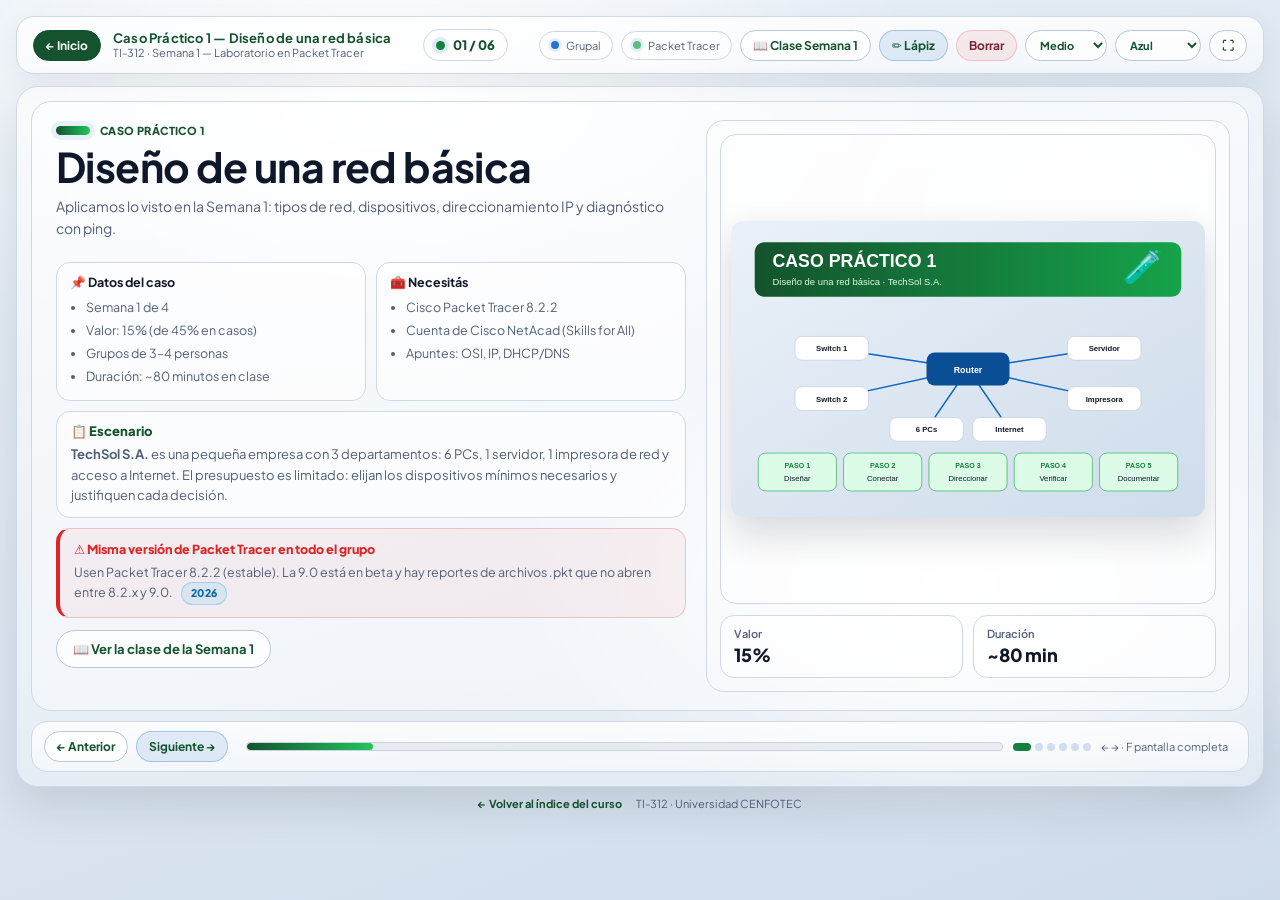
==== TI312-CP1.html @ dea3688f "Rediseño del índice, casos prácticos separados y contenido actualizado a 2026 - Index nuevo: switch " ====
<!doctype html>
<html lang="es">
<head>
  <meta charset="utf-8"/>
  <meta name="viewport" content="width=device-width,initial-scale=1"/>
  <title>TI-312 · Caso Práctico 1 — Diseño de una red básica</title>
  <link rel="icon" href="images/cenfotec-logo.svg"/>
  <link rel="stylesheet" href="assets/deck.css"/>
</head>
<body>
<script>
/* ═══════════════════════════════════════════════
   TI-312 · Caso Práctico 1 — Diseño de una red básica
   Para editar: cambiá el contenido de "slides".
   Cada slide: kicker, title, desc, html, badges, img
═══════════════════════════════════════════════ */
window.DECK = {
  title:"Caso Práctico 1 — Diseño de una red básica",
  sub:"TI-312 · Semana 1 — Laboratorio en Packet Tracer",
  theme:"cp",
  pills:["Grupal","Packet Tracer"],
  links:[{"label":"📖 Clase Semana 1","href":"TI312-Semana1-Redes.html"}],
  slides:[
    /* ── CASO PRÁCTICO 1 ── */
    {
      kicker:"CASO PRÁCTICO 1",
      title:"Diseño de una red básica",
      desc:"Aplicamos lo visto en la Semana 1: tipos de red, dispositivos, direccionamiento IP y diagnóstico con ping.",
      html:`
          <div class="grid">
          <div class="card"><strong>📌 Datos del caso</strong><ul><li>Semana 1 de 4</li><li>Valor: 15% (de 45% en casos)</li><li>Grupos de 3–4 personas</li><li>Duración: ~80 minutos en clase</li></ul></div>
          <div class="card"><strong>🧰 Necesitás</strong><ul><li>Cisco Packet Tracer 8.2.2</li><li>Cuenta de Cisco NetAcad (Skills for All)</li><li>Apuntes: OSI, IP, DHCP/DNS</li></ul></div>
          </div>
          <div class="bigcard"><div class="title">📋 Escenario</div><div style="color:var(--muted);font-size:13px;line-height:1.6"><b>TechSol S.A.</b> es una pequeña empresa con 3 departamentos: 6 PCs, 1 servidor, 1 impresora de red y acceso a Internet. El presupuesto es limitado: elijan los dispositivos mínimos necesarios y justifiquen cada decisión.</div></div>
          <div class="warnBox"><div class="wtitle">⚠ Misma versión de Packet Tracer en todo el grupo</div><p>Usen Packet Tracer 8.2.2 (estable). La 9.0 está en beta y hay reportes de archivos .pkt que no abren entre 8.2.x y 9.0. <span class="updBadge">2026</span></p></div>
          <div class="ctaRow"><a class="btn" href="TI312-Semana1-Redes.html">📖 Ver la clase de la Semana 1</a></div>`,
      badges:{ak:"Valor",av:"15%",bk:"Duración",bv:"~80 min"},
      img:"images/cp1-portada.svg"
    },

    /* ── 01 · CASO PRÁCTICO 1 ── */
    {
      kicker:"HERRAMIENTA Y OBJETIVOS",
      title:"Laboratorio — Diseño de una red básica",
      desc:"Actividad grupal en Packet Tracer. Aplicamos todo lo visto: tipos de red, dispositivos, direccionamiento y diagnóstico.",
      html:`
          <div class="labBox">
          <div class="ltitle">🧪 Herramienta: Cisco Packet Tracer</div>
          <p>Simulador de redes gratuito de Cisco. Permite diseñar, configurar y probar redes de forma virtual sin equipos físicos.</p>
          </div>
          <div class="bigcard">
          <div class="title">📋 Escenario del caso</div>
          <div style="color:var(--muted);font-size:13px;line-height:1.6">
          Una pequeña empresa de 3 departamentos necesita conectar sus equipos.
          Tienen: <b>6 PCs</b>, <b>1 servidor</b>, <b>1 impresora de red</b>, <b>acceso a Internet</b>.
          El presupuesto es limitado, así que deben elegir los dispositivos mínimos necesarios.
          </div>
          </div>
          <div class="bigcard">
          <div class="title">🎯 Objetivos del laboratorio</div>
          <ul>
          <li>Diseñar la topología adecuada</li>
          <li>Seleccionar los dispositivos correctos</li>
          <li>Asignar direccionamiento IP lógico</li>
          <li>Verificar conectividad con ping</li>
          <li>Documentar la red diseñada</li>
          </ul>
          </div>`,
      badges:{ak:"Grupos de",av:"3–4 personas",bk:"Duración",bv:"~80 minutos"},
      img:"images/packet-tracer.svg"
    },

    /* ── 02 · INSTRUCCIONES ── */
    {
      kicker:"INSTRUCCIONES",
      title:"Pasos del laboratorio — Caso 1",
      desc:"Sigan estos pasos en Packet Tracer. Documenten cada decisión con justificación técnica.",
      html:`
          <div class="bigcard">
          <div class="title">Paso a paso</div>
          <ol class="stepList">
          <li>Abrir Packet Tracer y crear un proyecto nuevo. Nombrar con sus nombres.</li>
          <li>Arrastrar los dispositivos: 2 switches, 1 router, 6 PCs, 1 servidor, 1 impresora.</li>
          <li>Conectar los dispositivos usando los cables correctos (¿straight o cross-over?). ¿Por qué?</li>
          <li>Asignar IPs estáticas a todos los dispositivos. Usar red 192.168.10.0/24.</li>
          <li>Configurar el gateway en cada PC (IP del router).</li>
          <li>Verificar conectividad: ping entre PCs de distintos switches.</li>
          <li>Verificar acceso al servidor: ping desde todas las PCs.</li>
          <li>Documentar: captura de pantalla + tabla de IPs + topología elegida.</li>
          </ol>
          </div>
          <div class="debateBox">
          <div class="dtitle">💡 Pregunta guía durante el lab</div>
          <p>¿Por qué usamos dos switches en lugar de uno? ¿Qué ventaja da eso a la red? ¿Qué pasaría si uno de los switches falla?</p>
          </div>`,
      badges:{ak:"Red a usar",av:"192.168.10.0/24",bk:"Verificación",bv:"Ping ✓"},
      img:"images/lab-instrucciones.svg"
    },

    /* ── 03 · DIRECCIONAMIENTO ── */
    {
      kicker:"DIRECCIONAMIENTO",
      title:"Tabla de direccionamiento sugerida",
      desc:"Usen esta tabla como guía. Pueden adaptarla según el diseño que elijan para su red.",
      html:`
          <div class="bigcard">
          <div class="title">📋 Asignación de IPs — Red 192.168.10.0/24</div>
          <div style="overflow-x:auto;margin-top:8px">
          <table style="width:100%;border-collapse:collapse;font-size:12px;color:var(--muted)">
          <thead>
          <tr style="background:rgba(11,102,195,.10);color:var(--brand2)">
          <th style="padding:7px 10px;text-align:left;border-radius:8px 0 0 8px">Dispositivo</th>
          <th style="padding:7px 10px;text-align:left">Dirección IP</th>
          <th style="padding:7px 10px;text-align:left">Máscara</th>
          <th style="padding:7px 10px;text-align:left;border-radius:0 8px 8px 0">Gateway</th>
          </tr>
          </thead>
          <tbody>
          <tr style="border-bottom:1px solid var(--stroke)"><td style="padding:6px 10px">Router (LAN)</td><td>192.168.10.1</td><td>255.255.255.0</td><td>—</td></tr>
          <tr style="border-bottom:1px solid var(--stroke)"><td style="padding:6px 10px">Servidor</td><td>192.168.10.2</td><td>255.255.255.0</td><td>192.168.10.1</td></tr>
          <tr style="border-bottom:1px solid var(--stroke)"><td style="padding:6px 10px">Impresora</td><td>192.168.10.3</td><td>255.255.255.0</td><td>192.168.10.1</td></tr>
          <tr style="border-bottom:1px solid var(--stroke)"><td style="padding:6px 10px">PC-1 a PC-6</td><td>192.168.10.10–15</td><td>255.255.255.0</td><td>192.168.10.1</td></tr>
          </tbody>
          </table>
          </div>
          </div>
          <div class="bigcard amber">
          <div class="title">⚠️ Errores comunes a evitar</div>
          <ul>
          <li>IPs duplicadas en la red</li>
          <li>Gateway incorrecto (debe ser la IP del router)</li>
          <li>Máscara diferente entre dispositivos</li>
          <li>Cable equivocado (PC-PC necesita crossover en PT si no hay auto-MDIX)</li>
          </ul>
          </div>`,
      badges:{ak:"Máscara",av:"/24",bk:"IPs útiles",bv:"254 por red"},
      img:"images/tabla-ips.svg"
    },

    /* ── 04 · RETROALIMENTACIÓN ── */
    {
      kicker:"RETROALIMENTACIÓN",
      title:"Revisión del Caso Práctico 1",
      desc:"Cada grupo comparte su diseño. Analizamos las decisiones técnicas y las posibles mejoras.",
      html:`
          <div class="bigcard green">
          <div class="title">✅ ¿Qué revisamos?</div>
          <ul>
          <li>¿La topología elegida es la más eficiente?</li>
          <li>¿Los dispositivos seleccionados son los correctos?</li>
          <li>¿El direccionamiento IP es coherente?</li>
          <li>¿El ping entre todos los nodos funciona?</li>
          <li>¿La documentación es clara y completa?</li>
          </ul>
          </div>
          <div class="bigcard">
          <div class="title">💬 Discusión grupal</div>
          <div style="color:var(--muted);font-size:13px;line-height:1.6">
          Cada grupo tiene <b>2 minutos</b> para explicar:<br>
          1) Topología elegida y por qué<br>
          2) Un problema que encontraron y cómo lo resolvieron<br>
          3) ¿Qué cambiarían si tuvieran más presupuesto?
          </div>
          </div>
          <div class="revealRow">
          <button class="btn primary" data-reveal="r1">Ver errores frecuentes</button>
          <button class="btn" data-hide="r1">Ocultar</button>
          </div>
          <div class="revealBox" id="r1">
          Los errores más comunes: IP duplicada, gateway apuntando a sí mismo, cable equivocado entre switch y router,
          olvidar configurar el servidor, no probar con ping antes de entregar.
          </div>`,
      badges:{ak:"Por grupo",av:"2 minutos",bk:"Criterio",bv:"Evidencia técnica"},
      img:"images/retroalimentacion.svg"
    }
,

    /* ── ENTREGA ── */
    {
      kicker:"ENTREGA",
      title:"Entrega del Caso Práctico 1",
      desc:"Todo se sube al LMS antes de terminar la clase. Un solo integrante sube por el grupo.",
      html:`
          <div class="bigcard green"><div class="title">✅ Checklist de entrega</div><ul>
          <li>Archivo <code>TI312-CP1-NombreGrupo.pkt</code> que abra y funcione</li>
          <li>Captura de la topología con todos los enlaces en verde</li>
          <li>Tabla de direccionamiento IP actualizada</li>
          <li>Capturas de ping entre PCs de distintos switches y hacia el servidor</li>
          <li>Respuesta escrita a la pregunta guía del laboratorio</li>
          <li>Un problema que encontraron y cómo lo resolvieron</li></ul></div>
          <div class="bigcard"><div class="title">📦 Formato</div><div style="color:var(--muted);font-size:13px;line-height:1.6">Un PDF con capturas y respuestas + el archivo .pkt. Nombre: <code>TI312-CP1-NombreGrupo</code>.</div></div>
          <div class="ctaRow"><a class="btn" href="TI312-Semana1-Redes.html">📖 Volver a la clase</a><a class="btn home" href="index.html">← Índice del curso</a></div>`,
      badges:{ak:"Entrega",av:"LMS · hoy",bk:"Este CP vale",bv:"15%"},
      img:"images/cp-entrega.svg"
    }
  ]
};
</script>
<script src="assets/deck.js"></script>
</body>
</html>
---- assets/deck.css ----
@import url('https://fonts.googleapis.com/css2?family=Plus+Jakarta+Sans:wght@400;500;600;700;800;900&display=swap');

:root{
  --bg1:#eaf1f8;
  --bg2:#cfdceb;
  --card:#ffffffcc;
  --card2:#ffffffd9;
  --stroke:#cfd9e6;
  --stroke2:#b9c8da;
  --text:#0f172a;
  --muted:#50607a;
  --brand:#0b66c3;
  --brand2:#0a4f96;
  --accent:#0ea5e9;
  --green:#16a34a;
  --amber:#d97706;
  --red:#dc2626;
  --shadow: 0 18px 45px rgba(15, 23, 42, .12);
  --round: 22px;
}

*{box-sizing:border-box}
body{
  margin:0;
  font-family: 'Plus Jakarta Sans', ui-sans-serif, system-ui, -apple-system, Segoe UI, sans-serif;
  color:var(--text);
  background:
    radial-gradient(900px 500px at 30% 10%, #ffffff 0%, rgba(255,255,255,0) 60%),
    radial-gradient(800px 450px at 75% 65%, #ffffff 0%, rgba(255,255,255,0) 55%),
    linear-gradient(160deg, var(--bg1), var(--bg2));
  min-height:100vh;
  display:flex;
  justify-content:center;
  align-items:flex-start;
  padding:16px;
}

.shell{
  width:min(1400px, 100%);
  position:relative;
}

/* ── TOPBAR ── */
.topbar{
  background:linear-gradient(180deg, rgba(255,255,255,.82), rgba(255,255,255,.58));
  border:1px solid var(--stroke);
  border-radius:18px;
  box-shadow: 0 10px 30px rgba(15,23,42,.06);
  padding:12px 16px;
  display:flex;
  align-items:center;
  justify-content:space-between;
  gap:12px;
  flex-wrap:wrap;
}

.brand{
  display:flex;
  align-items:center;
  gap:12px;
  min-width:0;
  flex-shrink:0;
}
.brand img{
  height:38px;
  width:auto;
  display:block;
}
.brand .txt{
  display:flex;
  flex-direction:column;
  line-height:1.2;
  min-width:0;
}
.brand .txt b{
  font-size:13px;
  color:var(--brand2);
  letter-spacing:.2px;
  white-space:nowrap;
  overflow:hidden;
  text-overflow:ellipsis;
}
.brand .txt span{
  font-size:11px;
  color:var(--muted);
  white-space:nowrap;
  overflow:hidden;
  text-overflow:ellipsis;
}

.topcenter{
  display:flex;
  align-items:center;
  gap:10px;
  flex:1;
  justify-content:center;
  min-width:0;
}
.counterPill{
  display:flex;
  align-items:center;
  gap:8px;
  padding:7px 12px;
  border-radius:999px;
  border:1px solid var(--stroke);
  background:rgba(255,255,255,.65);
  font-weight:800;
  color:var(--brand2);
  font-size:13px;
  white-space:nowrap;
}
.dot{
  width:9px;height:9px;border-radius:999px;background:var(--brand);
  box-shadow:0 0 0 4px rgba(11,102,195,.12);
  flex-shrink:0;
}

.actions{
  display:flex;
  align-items:center;
  gap:8px;
  flex-wrap:wrap;
  justify-content:flex-end;
  flex-shrink:0;
}

.pill{
  padding:7px 11px;
  border-radius:999px;
  border:1px solid var(--stroke);
  background:rgba(255,255,255,.65);
  color:var(--muted);
  display:flex;
  align-items:center;
  gap:7px;
  font-size:11px;
  user-select:none;
  white-space:nowrap;
}
.pill .miniDot{
  width:8px;height:8px;border-radius:999px;
  background:rgba(11,102,195,.9);
  box-shadow:0 0 0 3px rgba(11,102,195,.10);
  flex-shrink:0;
}

.btn{
  appearance:none;
  border:1px solid var(--stroke2);
  background:rgba(255,255,255,.78);
  color:var(--brand2);
  padding:7px 12px;
  border-radius:999px;
  font-weight:700;
  font-size:12px;
  cursor:pointer;
  transition:.15s transform ease, .15s background ease, .15s box-shadow ease;
  user-select:none;
  white-space:nowrap;
  font-family: inherit;
}
.btn:hover{ transform: translateY(-1px); background:rgba(255,255,255,.95); box-shadow:0 4px 12px rgba(15,23,42,.08); }
.btn:active{ transform: translateY(0px); }
.btn.primary{
  background:rgba(11,102,195,.10);
  border-color: rgba(11,102,195,.28);
}
.btn.danger{
  color:#7a2230;
  background:rgba(220,38,38,.08);
  border-color: rgba(220,38,38,.20);
}
.btn.on{
  background:rgba(11,102,195,.18);
  border-color: rgba(11,102,195,.38);
}
.btn.success{
  color:#166534;
  background:rgba(22,163,74,.10);
  border-color:rgba(22,163,74,.28);
}

/* ── DECK ── */
.deck{
  margin-top:12px;
  background:linear-gradient(180deg, rgba(255,255,255,.55), rgba(255,255,255,.32));
  border:1px solid var(--stroke);
  border-radius: var(--round);
  box-shadow: var(--shadow);
  padding:14px;
  position:relative;
}

.slide{
  background:rgba(255,255,255,.42);
  border:1px solid var(--stroke);
  border-radius: 20px;
  padding:18px;
  display:grid;
  grid-template-columns: 1.1fr .9fr;
  gap:16px;
  min-height: 610px;
  position:relative;
  overflow:hidden;
}

.left{
  padding:4px 4px 4px 6px;
  display:flex;
  flex-direction:column;
  overflow-y:auto;
  max-height:610px;
}
.left::-webkit-scrollbar{ width:4px; }
.left::-webkit-scrollbar-thumb{ background:var(--stroke2); border-radius:99px; }

.kicker{
  display:flex;
  align-items:center;
  gap:10px;
  margin-bottom:8px;
  flex-shrink:0;
}
.kicker .bar{
  width:34px;
  height:9px;
  border-radius:999px;
  background:linear-gradient(90deg, var(--brand2), var(--accent));
  box-shadow:0 0 0 5px rgba(11,102,195,.08);
  flex-shrink:0;
}
.kicker span{
  font-weight:800;
  letter-spacing:.4px;
  font-size:11px;
  color:var(--brand2);
  text-transform:uppercase;
}

h1{
  margin:0 0 8px 0;
  font-size:clamp(26px, 3.2vw, 42px);
  letter-spacing:-.6px;
  line-height:1.06;
  flex-shrink:0;
}
.desc{
  margin:0 0 12px 0;
  color:var(--muted);
  font-size:14px;
  line-height:1.55;
  flex-shrink:0;
}

.grid{
  display:grid;
  grid-template-columns: 1fr 1fr;
  gap:10px;
  margin-top:10px;
  margin-bottom:10px;
}
.grid3{
  display:grid;
  grid-template-columns: 1fr 1fr 1fr;
  gap:10px;
  margin-top:10px;
  margin-bottom:10px;
}

.card{
  background:rgba(255,255,255,.68);
  border:1px solid var(--stroke);
  border-radius:14px;
  padding:11px 13px;
}
.card strong{
  display:block;
  font-size:12.5px;
  margin-bottom:7px;
  color:var(--text);
}
.card ul{
  margin:0;
  padding-left:16px;
  color:var(--muted);
  font-size:12.5px;
  line-height:1.6;
}
.card li{ margin:3px 0; }

.bigcard{
  background:rgba(255,255,255,.68);
  border:1px solid var(--stroke);
  border-radius:14px;
  padding:11px 14px;
  margin-top:10px;
}
.bigcard:first-child{ margin-top:0; }
.bigcard .title{
  font-weight:800;
  color:var(--brand2);
  margin-bottom:5px;
  font-size:13px;
}
.bigcard ul{
  margin:4px 0 0 0;
  padding-left:16px;
  color:var(--muted);
  font-size:12.5px;
  line-height:1.6;
}
.bigcard li{ margin:3px 0; }

/* Colored accent cards */
.bigcard.green{ border-color:rgba(22,163,74,.25); background:rgba(22,163,74,.06); }
.bigcard.green .title{ color:var(--green); }
.bigcard.amber{ border-color:rgba(217,119,6,.25); background:rgba(217,119,6,.06); }
.bigcard.amber .title{ color:var(--amber); }
.bigcard.red{ border-color:rgba(220,38,38,.20); background:rgba(220,38,38,.05); }
.bigcard.red .title{ color:var(--red); }

/* ── RIGHT PANEL ── */
.right{
  border-radius:18px;
  border:1px solid var(--stroke);
  background:
    radial-gradient(400px 260px at 70% 15%, rgba(255,255,255,.88), rgba(255,255,255,.0) 65%),
    linear-gradient(180deg, rgba(255,255,255,.42), rgba(255,255,255,.16));
  padding:13px;
  display:flex;
  flex-direction:column;
  gap:11px;
}

.media{
  background:rgba(255,255,255,.62);
  border:1px solid var(--stroke);
  border-radius:16px;
  padding:10px;
  flex:1;
  display:flex;
  align-items:center;
  justify-content:center;
  overflow:hidden;
  position:relative;
  min-height:200px;
}
.media img{
  max-width:100%;
  max-height:100%;
  border-radius:12px;
  display:none;
  box-shadow: 0 16px 38px rgba(15,23,42,.16);
  object-fit:cover;
}
.media .placeholder{
  color:var(--muted);
  font-size:12px;
  text-align:center;
  padding:16px;
  line-height:1.6;
}

.rightBottom{
  display:grid;
  grid-template-columns: 1fr 1fr;
  gap:10px;
  flex-shrink:0;
}
.miniCard{
  background:rgba(255,255,255,.68);
  border:1px solid var(--stroke);
  border-radius:14px;
  padding:11px 13px;
}
.miniCard .label{
  color:var(--muted);
  font-size:11px;
  margin-bottom:4px;
  font-weight:600;
}
.miniCard .value{
  font-weight:900;
  font-size:18px;
  color:var(--text);
  letter-spacing:-.2px;
  line-height:1.2;
}

/* ── CONTROLS ── */
.controls{
  margin-top:10px;
  background:linear-gradient(180deg, rgba(255,255,255,.80), rgba(255,255,255,.54));
  border:1px solid var(--stroke);
  border-radius:16px;
  padding:9px 12px;
  display:flex;
  align-items:center;
  justify-content:space-between;
  gap:10px;
  flex-wrap:wrap;
}
.nav{
  display:flex;
  align-items:center;
  gap:8px;
  flex-shrink:0;
}

.progressWrap{
  flex:1;
  display:flex;
  align-items:center;
  gap:10px;
  padding:0 8px;
  min-width:0;
}
.progressTrack{
  height:9px;
  border-radius:999px;
  background:rgba(15,23,42,.06);
  border:1px solid rgba(185,200,218,.7);
  overflow:hidden;
  flex:1;
  min-width:60px;
}
.progressBar{
  height:100%;
  width:5%;
  border-radius:999px;
  background:linear-gradient(90deg, var(--brand2), var(--accent));
  transition: width .35s cubic-bezier(.4,0,.2,1);
}
.hint{
  color:var(--muted);
  font-size:11px;
  white-space:nowrap;
  flex-shrink:0;
}

/* ── REVEAL ── */
.revealRow{
  display:flex;
  gap:8px;
  margin-top:8px;
  flex-wrap:wrap;
}
.revealBox{
  background:rgba(255,255,255,.72);
  border:1px dashed rgba(11,102,195,.35);
  border-radius:14px;
  padding:11px 13px;
  margin-top:8px;
  display:none;
  color:var(--muted);
  font-size:12.5px;
  line-height:1.65;
}
.revealBox.show{ display:block; }

/* ── PEN CANVAS ── */
.penCanvas{
  position:absolute;
  inset:0;
  pointer-events:none;
  z-index:50;
  border-radius: var(--round);
}

.select{
  border:1px solid var(--stroke2);
  background:rgba(255,255,255,.78);
  border-radius:999px;
  padding:7px 10px;
  font-weight:700;
  color:var(--brand2);
  font-size:11px;
  outline:none;
  cursor:pointer;
  font-family:inherit;
}

/* ── TIMER ── */
.timerBadge{
  display:inline-flex;
  align-items:center;
  gap:6px;
  background:rgba(11,102,195,.10);
  border:1px solid rgba(11,102,195,.22);
  border-radius:999px;
  padding:4px 10px;
  font-size:11.5px;
  font-weight:700;
  color:var(--brand2);
  margin-bottom:8px;
}

/* ── DEBATE BOX ── */
.debateBox{
  background:linear-gradient(135deg,rgba(14,165,233,.08),rgba(11,102,195,.04));
  border:1px solid rgba(11,102,195,.22);
  border-left:4px solid var(--brand);
  border-radius:14px;
  padding:12px 14px;
  margin-top:10px;
}
.debateBox .dtitle{
  font-weight:800;
  font-size:12.5px;
  color:var(--brand2);
  margin-bottom:5px;
}
.debateBox p{
  color:var(--muted);
  font-size:12.5px;
  line-height:1.6;
  margin:0;
}

/* ── LAB BOX ── */
.labBox{
  background:linear-gradient(135deg,rgba(22,163,74,.07),rgba(22,163,74,.02));
  border:1px solid rgba(22,163,74,.22);
  border-left:4px solid var(--green);
  border-radius:14px;
  padding:12px 14px;
  margin-top:10px;
}
.labBox .ltitle{
  font-weight:800;
  font-size:12.5px;
  color:var(--green);
  margin-bottom:5px;
}
.labBox p{
  color:var(--muted);
  font-size:12.5px;
  line-height:1.6;
  margin:0;
}

/* ── STEP LIST ── */
.stepList{
  counter-reset: step;
  list-style:none;
  padding:0;
  margin:8px 0 0 0;
}
.stepList li{
  counter-increment: step;
  display:flex;
  align-items:flex-start;
  gap:10px;
  font-size:12.5px;
  color:var(--muted);
  line-height:1.55;
  margin:6px 0;
}
.stepList li::before{
  content:counter(step);
  min-width:22px;
  height:22px;
  border-radius:999px;
  background:rgba(11,102,195,.12);
  color:var(--brand2);
  font-weight:800;
  font-size:11px;
  display:flex;
  align-items:center;
  justify-content:center;
  flex-shrink:0;
  margin-top:1px;
}

/* no print styles needed — PDF is generated separately */

/* ── RESPONSIVE ── */
@media (max-width:1100px){
  .slide{ grid-template-columns: 1fr; min-height:unset; }
  .right{ gap:10px; }
  .right .media{ min-height:240px; flex:unset; height:240px; }
  .left{ max-height:unset; overflow:visible; }
  .actions .pill{ display:none; }
}
@media (max-width:700px){
  body{ padding:10px; }
  .topbar{ padding:10px 12px; gap:8px; }
  .brand img{ height:30px; }
  .brand .txt b{ font-size:12px; }
  .topcenter{ justify-content:flex-start; flex:unset; }
  .actions{ gap:6px; }
  .select{ display:none; }
  h1{ font-size:22px; }
  .grid{ grid-template-columns:1fr; }
  .grid3{ grid-template-columns:1fr; }
  .slide{ padding:12px; gap:12px; }
  .deck{ padding:10px; }
  .controls{ flex-wrap:wrap; gap:8px; }
  .progressWrap{ order:3; width:100%; padding:0; }
  .hint{ display:none; }
}
@media (max-width:480px){
  .rightBottom{ grid-template-columns:1fr; }
}

/* ── Extras de semanas 3 y 4 ── */
.bigcard.purple{border-color:rgba(124,58,237,.2);background:rgba(124,58,237,.04)}
.bigcard.purple .title{color:#7c3aed}
.defenseBadge{display:inline-flex;align-items:center;gap:6px;background:rgba(220,38,38,.10);border:2px solid rgba(220,38,38,.35);border-radius:999px;padding:8px 18px;font-size:13px;font-weight:800;color:var(--red);margin-bottom:12px}
.rubrRow{display:flex;align-items:center;gap:10px;background:rgba(255,255,255,.68);border:1px solid var(--stroke);border-radius:10px;padding:8px 12px;margin-bottom:6px}
.rubrNum{font-weight:900;font-size:20px;color:var(--brand2);min-width:28px}
.rubrText{flex:1;font-size:12px;color:var(--muted)}
.rubrText b{color:var(--text);display:block;margin-bottom:2px}
.rubrPts{font-weight:900;font-size:13px;color:var(--brand);white-space:nowrap}
.warnBox{background:rgba(220,38,38,.05);border:1px solid rgba(220,38,38,.22);border-left:4px solid var(--red);border-radius:14px;padding:12px 14px;margin-top:10px}
.warnBox .wtitle{font-weight:800;font-size:12.5px;color:var(--red);margin-bottom:5px}
.warnBox p{color:var(--muted);font-size:12.5px;line-height:1.6;margin:0}

/* ── Navegación del sitio (nuevo) ── */
a.btn{text-decoration:none;display:inline-flex;align-items:center;gap:6px}
.btn.home{background:var(--brand2);color:#fff;border-color:var(--brand2)}
.btn.home:hover{background:var(--brand);color:#fff}
.btn.lab{color:#0f6b34;background:rgba(22,163,74,.10);border-color:rgba(22,163,74,.30)}
.btn.lab:hover{background:rgba(22,163,74,.16)}
.updBadge{display:inline-flex;align-items:center;gap:6px;background:rgba(14,165,233,.10);border:1px solid rgba(14,165,233,.30);color:#0369a1;border-radius:999px;padding:2px 9px;font-size:10.5px;font-weight:800;letter-spacing:.3px;vertical-align:middle;margin-left:6px}
.ctaRow{display:flex;gap:8px;flex-wrap:wrap;margin-top:12px}
.ctaRow .btn{padding:10px 16px;font-size:13px}
.deckFoot{display:flex;justify-content:center;gap:14px;margin-top:10px;color:var(--muted);font-size:11px}
.deckFoot a{color:var(--brand2);font-weight:700;text-decoration:none}
.deckFoot a:hover{text-decoration:underline}
.slideDots{display:flex;gap:4px;flex-wrap:wrap;justify-content:center;max-width:420px}
.slideDots button{width:8px;height:8px;border-radius:99px;border:0;padding:0;background:rgba(11,102,195,.18);cursor:pointer}
.slideDots button.on{background:var(--brand);width:18px}
/* Tema de caso práctico */
body.cp{--brand:#15803d;--brand2:#14532d;--accent:#22c55e}
body.cp .bigcard .title{color:var(--brand2)}
body.cp .counterPill{color:var(--brand2)}
@media (max-width:700px){.slideDots{display:none}.brand .txt span{display:none}}
:fullscreen body,body:fullscreen{padding:16px}
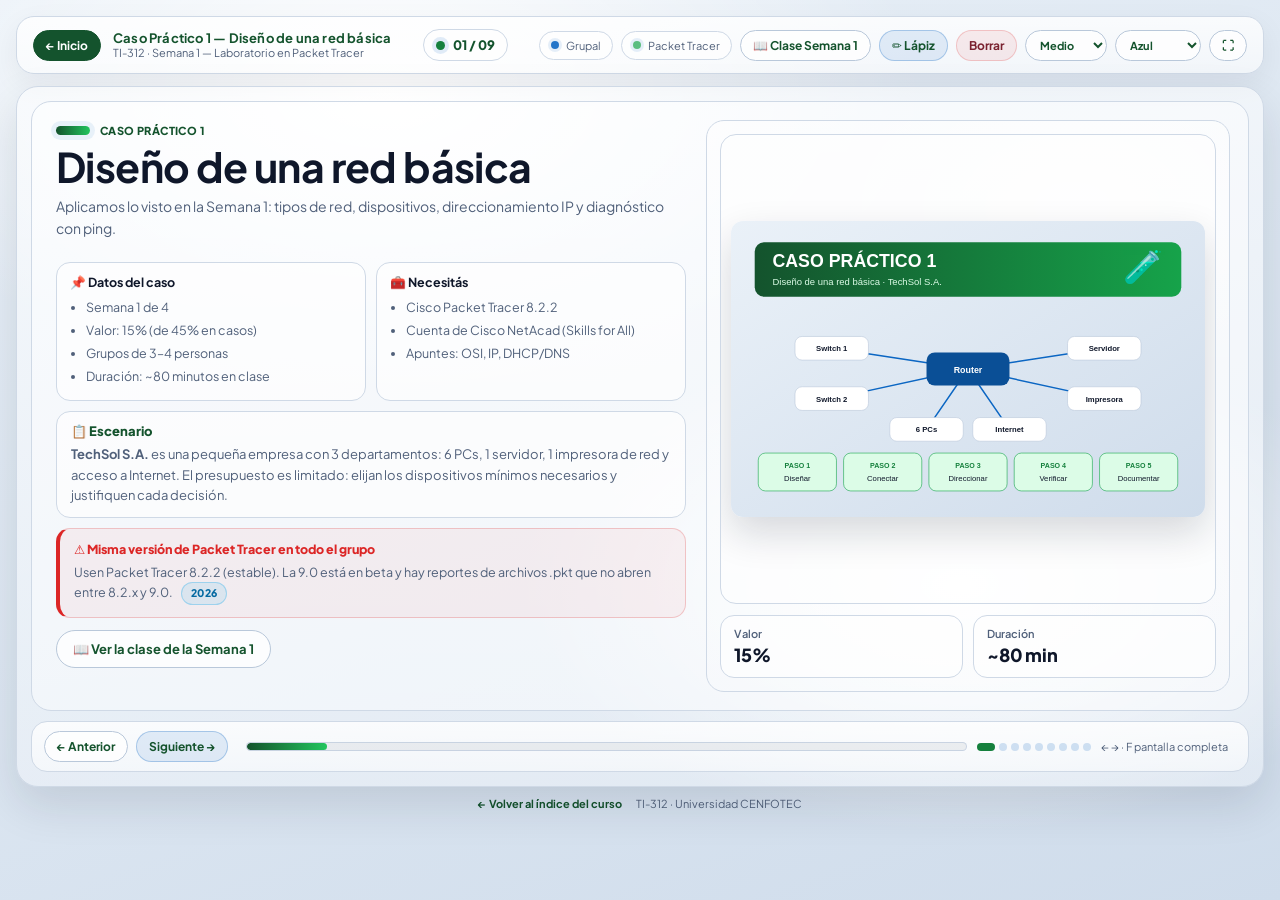
==== commit 4d609511: "CP1: slides de introducción a equipos reales, cable UTP/RJ-45 y straight vs cross-over Co-Authored-B" ====
--- a/TI312-CP1.html
+++ b/TI312-CP1.html
@@ -38,6 +38,58 @@
       img:"images/cp1-portada.svg"
     },
 
+    /* ── CONOCÉ EL EQUIPO ── */
+    {
+      kicker:"CONOCÉ EL EQUIPO",
+      title:"Los equipos reales detrás de cada ícono",
+      desc:"Antes de arrastrar íconos en Packet Tracer, veamos qué es cada aparato, dónde se ubica en una empresa y qué puertos tiene.",
+      html:`
+          <div class="grid">
+          <div class="card"><strong>🔀 Switch Cisco 2960-24TT</strong><ul><li>Va en el rack del cuarto de comunicaciones</li><li>24 puertos <b>Fa0/1–Fa0/24</b> (100 Mbps) para equipos</li><li>2 uplinks <b>Gi0/1–Gi0/2</b> (1 Gbps) hacia router u otro switch</li><li>Aprende la MAC de quien está en cada puerto</li></ul></div>
+          <div class="card"><strong>🌐 Router Cisco 2911</strong><ul><li>Conecta la LAN con otras redes e Internet</li><li>3 puertos Gigabit <b>G0/0–G0/2</b></li><li>Puerto <b>Console</b> para configurarlo con cable celeste</li><li>Viene con las interfaces <b>apagadas</b></li></ul></div>
+          </div>
+          <div class="grid">
+          <div class="card"><strong>🖥 PC, servidor e impresora</strong><ul><li>Todos tienen una NIC con puerto RJ-45</li><li>En PT el puerto se llama <b>FastEthernet0</b></li><li>El servidor y la impresora llevan IP fija</li></ul></div>
+          <div class="card"><strong>💡 Cómo leer un nombre de puerto</strong><ul><li><b>Fa</b> = FastEthernet · <b>Gi / G</b> = Gigabit</li><li><b>0/1</b> = módulo 0, puerto 1</li><li>Fa0/1 y Gi0/1 son puertos distintos</li></ul></div>
+          </div>
+          <div class="debateBox"><div class="dtitle">🗣 Pregunta rápida</div><p>Si la empresa crece a 40 PCs, ¿alcanza un switch de 24 puertos? ¿Qué harían?</p></div>`,
+      badges:{ak:"Switch",av:"24 + 2 puertos",bk:"Router",bv:"3 Gigabit"},
+      img:"images/cp1-equipos.svg"
+    },
+
+    /* ── EL CABLE ── */
+    {
+      kicker:"EL CABLE",
+      title:"El cable de red por dentro",
+      desc:"Un cable UTP tiene 8 hilos en 4 pares trenzados. El orden de colores en el conector define si el cable es directo o cruzado.",
+      html:`
+          <div class="grid">
+          <div class="card"><strong>🧵 UTP Cat5e / Cat6</strong><ul><li>UTP = par trenzado sin blindaje</li><li>El trenzado cancela la interferencia entre hilos</li><li>Máximo <b>100 m</b> por tramo</li><li>Cat5e: 1 Gbps · Cat6: 1 Gbps (10G a corta distancia) · Cat6a: 10 Gbps</li></ul></div>
+          <div class="card"><strong>🔌 Conector RJ-45</strong><ul><li>8 pines numerados del 1 al 8</li><li>Se arma con ponchadora y se prueba con tester</li><li>Dos normas de orden: <b>T568A</b> y <b>T568B</b></li><li>En Costa Rica lo usual es T568B</li></ul></div>
+          </div>
+          <div class="bigcard"><div class="title">La regla de armado</div><div style="color:var(--muted);font-size:13px;line-height:1.7"><b>Straight-Through:</b> la misma norma en las dos puntas (B con B).<br><b>Cross-Over:</b> una punta en A y la otra en B, así el par que transmite en un extremo llega al par que recibe en el otro.</div></div>
+          <div class="labBox"><div class="ltitle">🧪 Si hay material en el aula</div><p>Pasen un cable armado y un tester: identifiquen la norma de cada punta leyendo los colores con la pestaña del conector hacia abajo.</p></div>`,
+      badges:{ak:"Largo máximo",av:"100 m",bk:"Norma usual",bv:"T568B"},
+      img:"images/cp1-cable.svg"
+    },
+
+    /* ── ¿QUÉ CABLE USO? ── */
+    {
+      kicker:"¿QUÉ CABLE USO?",
+      title:"Straight-Through o Cross-Over",
+      desc:"No depende del nombre del equipo, sino de qué pines usa para transmitir. Esa es la regla que van a aplicar en todo el laboratorio.",
+      html:`
+          <div class="grid">
+          <div class="card"><strong>MDI (transmiten por 1-2)</strong><ul><li>PC</li><li>Router</li><li>Servidor e impresora</li></ul></div>
+          <div class="card"><strong>MDI-X (transmiten por 3-6)</strong><ul><li>Switch</li><li>Hub</li><li>Ya cruzan por dentro</li></ul></div>
+          </div>
+          <div class="bigcard"><div class="title">Qué cable usar en el CP1</div><ul><li>PC, servidor o impresora → switch: <b>Straight-Through</b></li><li>Router → switch: <b>Straight-Through</b></li><li>Switch → switch: <b>Cross-Over</b></li><li>PC → router directo o PC → PC: <b>Cross-Over</b> (pregunta trampa típica)</li></ul></div>
+          <div class="bigcard amber"><div class="title">En Packet Tracer</div><div style="color:var(--muted);font-size:13px;line-height:1.7">Menú <b>Connections</b> (ícono del rayo): Straight-Through es la <b>línea negra continua</b> y Cross-Over la <b>línea negra punteada</b>. No usen el rayo naranja automático: el objetivo es que elijan ustedes.</div></div>
+          <div class="debateBox"><div class="dtitle">🗣 ¿Y en la vida real?</div><p>Casi todo equipo moderno tiene <b>Auto-MDIX</b> y corrige el cable solo. ¿Por qué igual conviene saberlo? Piensen en equipo viejo, en el examen de certificación y en el día que les toque ponchar cables.</p></div>`,
+      badges:{ak:"Distintos",av:"Straight",bk:"Iguales",bv:"Cross-Over"},
+      img:"images/cp1-mdi.svg"
+    },
+
     /* ── 01 · CASO PRÁCTICO 1 ── */
     {
       kicker:"HERRAMIENTA Y OBJETIVOS",
